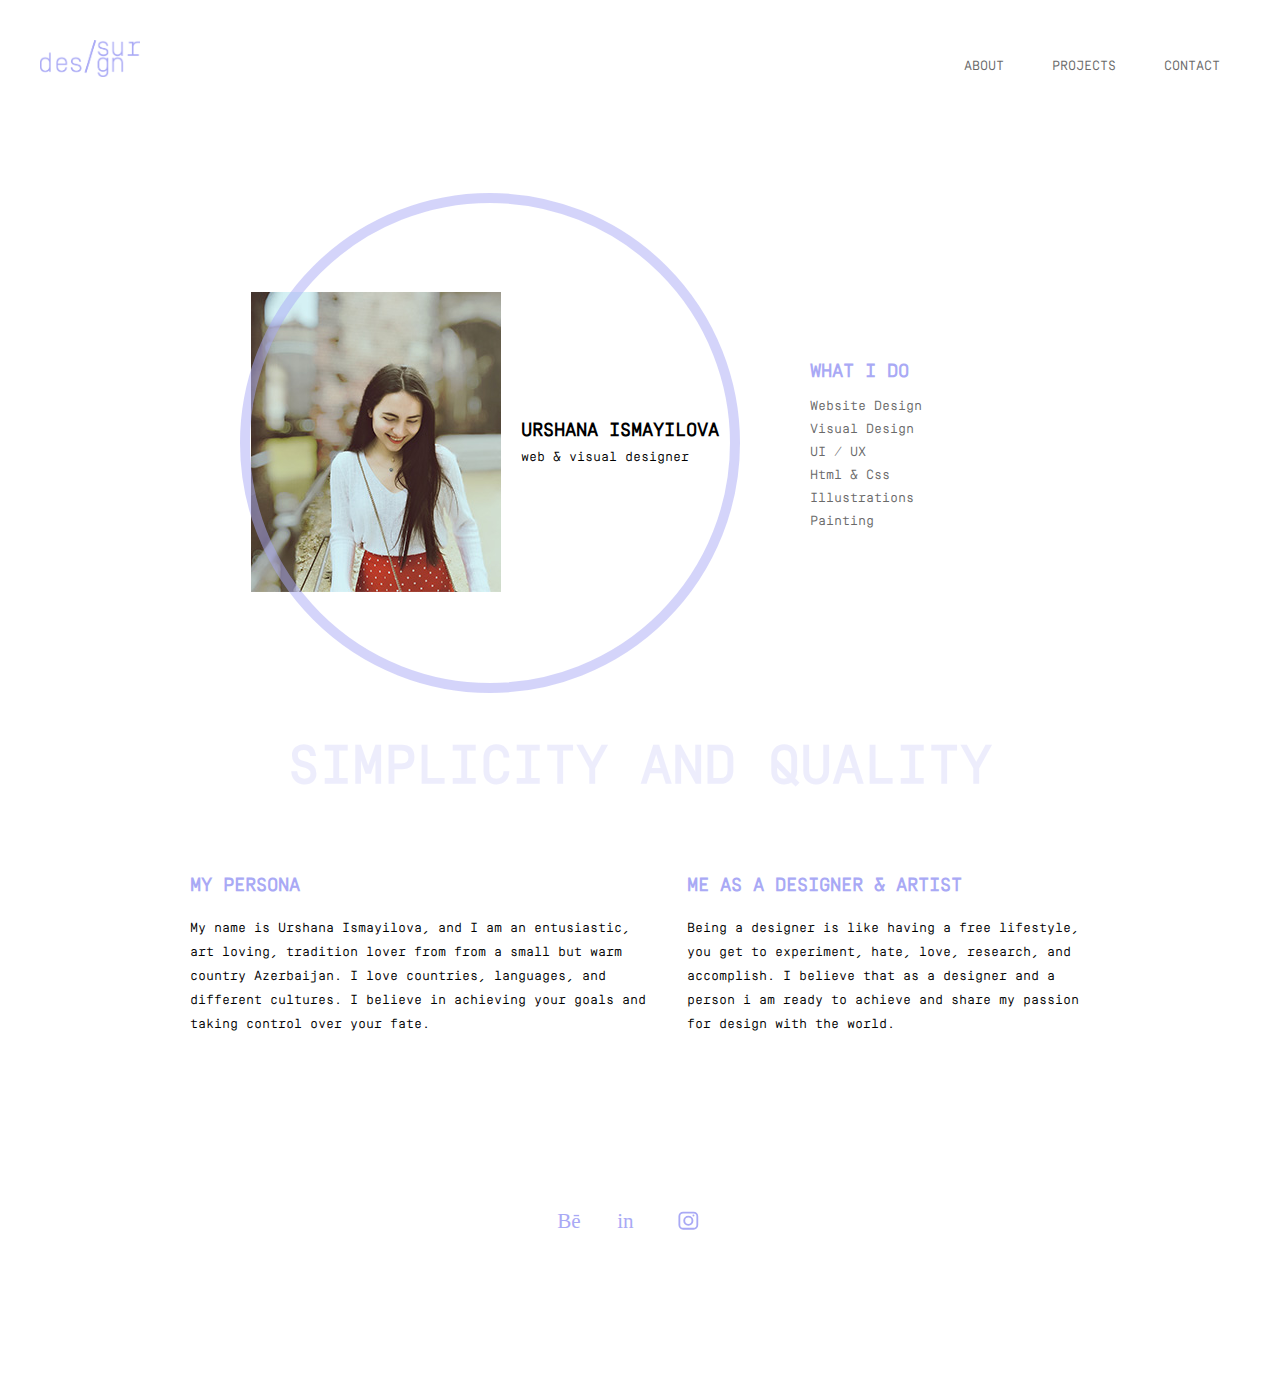
==== about.html @ 499fc02e "Update-files" ====
<!DOCTYPE html>
<html lang="en">
<head>
  <meta charset="UTF-8">
  <meta name="viewport" content="width=device-width, initial-scale=1.0">
  <title>Personal Description</title>
  <link rel="stylesheet" href="about.css">
</head>
<body>
 <header>
  <a href="home.html"><div class="logo"></div></a>
   <!-- img src="assets/logo-1@2x.png" alt="isur design logo" width="80" class="logo" !-->
   <nav>
     <ul class="top-nav">
       <!-- <li><a href="home.html">HOME</a></li> !-->
       <li><a href="about.html">ABOUT</a></li>
       <li><a href="projects.html">PROJECTS</a></li>
       <li><a href="contact.html">CONTACT</a></li>
     </ul>
   </nav>
   
   </header>
 
 <main>
 
 <section class="about">
  <div class="about-circle">
   <div class="profile-photo">
   <img src="assets/profile.JPG" alt="Profile image" width="250">
   </div>
  
  <div class="title">
    <h1>Urshana Ismayilova</h1>
    <p>Web &amp; Visual Designer</p>
  </div>
  
  </div>
  
    <article class="about-nav-box">
     <h3>What I do</h3>
     <nav class="about-nav">
       <ul>
         <li><a>Website Design</a></li>
         <li><a>Visual Design</a></li>
         <li><a>UI / UX</a></li>
         <li><a>Html &amp; Css</a></li>
         <li><a>Illustrations</a></li>
         <li><a>Painting</a></li>
       </ul>
     </nav>
   </article>
 </section>
  

   
   <div class="slogan">
     <h4>Simplicity and quality</h4>
   </div>
   
   <div class="about-text">
   
    <article class="persona">
     <h3>My Persona</h3>
     <p>My name is Urshana Ismayilova, and I am an entusiastic, art loving, tradition lover from from a small but warm country Azerbaijan. I love countries, languages, and different cultures. I believe in achieving your goals and taking control over your fate.</p>
   </article>
   
   <article class="me">
     <h3>Me as a Designer &amp; artist</h3>
     <p>Being a designer is like having a free lifestyle, you get to experiment, hate, love, research, and accomplish. I believe that as a designer and a person i am ready to achieve and share my passion for design with the world.</p>
   </article>
   
   </div>
 </main>
 
 <footer>
   <nav>
     <ul class="social-nav">
       <li><a href="https://www.behance.net/isurdesign164c"><img src="assets/logo-be.svg" alt="behance icon" width="40"></a></li>
       <li><a href=""><img src="assets/logo-in.svg" alt="linkedin icon" width="40"></a></li>
       <li><a href=""><img src="assets/logo-ins.svg" alt="instagram icon" width="40"></a></li>
     </ul>
   </nav>
 </footer>
  
</body>
</html>
---- about.css ----
* {
  box-sizing: border-box;
}

@font-face {
  font-family: 'MyWebFont';
  src: url('SimplonBPMono-Regular.otf'); }

html {
  font-family: 'MyWebFont', SimplonBPMono-Regular, sans-serif;
  font-size: 10pt;
  color: black;
}

body {
  max-width: 1280px;
  margin: 0 auto;
  background-color: white;
  
}

header {
  max-width: 1280px;
  margin: 20px;
  display: flex;
  justify-content: space-between;
  
}

main {
  max-width: 940px;
  padding-top: 50px;
  margin: 0 auto;
  
}

.top-nav {
  max-width: 500px;
  margin: 20px;
  padding-left: 0;
  float: right;
  text-decoration: none;
  
}

.top-nav li {
  margin: 0;
  padding: 20px;
  display: inline-block;
}

.logo {
  margin: 20px;
  width: 200px;
  height: 50px;
  
  background-image: url(assets/logo-1@2x.png);
  background-repeat: no-repeat;
  background-size: 100px;
}

li {
  margin: 10px;
  list-style: none;
}

nav a {
  color: dimgray;
  text-decoration: none;
}

nav a:hover {
  color: #8c8cf4;
  background-color: transparent;
}

.social-nav {
  margin: 20px;
  
  display: flex;
  justify-content: center;
  padding: 20px;
  color: skyblue;
  padding-left: 0;
}


/*Details of the main are starting here*/
.profile-photo {
    margin-left: -10px;
    float: left;
    z-index: -1;
    
}

.about {
    padding: 10px;
    display: flex;
    justify-content: space-between;
    align-content: center;
    align-items: center;
}

.title {
  padding-left: 20px;
}

.about-circle {
  margin: 0px auto;
  display: flex;
  justify-content: center;
  align-content: center;
  align-items: center;
  
  border: 10px solid rgba(169, 169, 245, .5);
  width: 500px;
  height: 500px;
  border-radius: 50%;
  
  animation-name: bigCircle;
  animation-duration: 6s;
  
    
  
  
}

@keyframes bigCircle {
  from {
    border: 10px solid rgba(169, 169, 245, 0);
  }
  
  to {
    border: 10px solid rgba(169, 169, 245, .5);
  }
}

.about article {
  margin: 0px;
}

.about-nav {
  max-width: 400px;
  min-width: 300px;
  
}


.about-nav ul {
  padding-left: 0;
  
}

.about-nav li {
    display: block;
}

.about article h3 {
  padding-left: 10px;
  text-align: left;
  
}

.about-text {
  display: flex;
  justify-content: space-between;
  
  
}

.about-text article {
  padding: 20px;
  line-height: 18pt;
}


footer {
  margin: 100px;
}
footer div {
  display: flex;
  justify-content: center;
}


/*TEXT SIZING ORIENTATION DETAILS STARTS HERE*/
h1, h2 {
  color: black;
}

h1 {
  margin: 0px;
  text-transform: uppercase;
  font-size: 14pt;
 
}

.title p {
  margin: 0px;
  padding-top: 10px;
  text-transform: lowercase;
}
h3 {
  color: #a9a9f5;
  text-transform: uppercase;
  font-size: 14pt;

}





h4 {
  
  margin: 20px;
  padding: 20px;
  text-transform: uppercase;
  color: #a9a9f5;
  font-size: 40pt;
  text-align: center;
  opacity: 0.2;

}



/*RESIZING OF THE SCREEN STRATS HERE*/

@media (max-width: 820px) {
  body {
    max-width: 820px;
    margin: 0px 0px auto;
    
  }
  
  .top-nav li {
    padding: 10px;
  }
  
 
  .project-column {
     margin: 20px 20px auto;
  }
  
}

@media (max-width: 660px) {
  
  body {
    max-width: 660px;
    margin: 10px;
    
    
  }
  
  .logo {
    width: 100%;
    height: 50px;
    margin: 0 auto;
  }
  
  header {
    margin: 20px;
    height: 200px;
    display: block;
    
  }
  
  .about-nav li {
    display: inline-block;
    flex-wrap: nowrap;
  }

  .top-nav {
    margin: 20px auto;
    width: 100%;
    padding-left: 0px;
    text-align: center;
    
}
  .top-nav li {
    display: block;
    margin: 4px;
    box-shadow: 0px 0px 2px 0px grey;
}
  
  .profile-photo {
    
    margin-left: 0px;
    text-align: center;
    
    float: none;
}

  .about {
    margin: 0 auto;
    padding: 10px;
    display: flex;
    flex-direction: column;
    
    
}

  .about-circle {
    margin: 0 auto;
    display: flex;
    flex-direction: column;
    
    width: 400px;
    height: 400px;
    border-radius: 50%;
  
}
  
}

@media (max-width: 460px) {
    
    body {
        max-width: 460px;
    }
    
    .about {
        display: block;
    }
    
    .about-circle {
     
      width: 340px;
      height: 340px;
      border-radius: 50%;
      
      align-self: center;
      margin: 0px;

    }
 
  
  .profile-photo img {
    float: none;
    width: 90%;
    
    
  }
  
    .title {
        margin-top: 10px;
        padding-left: 0;
        
        text-align: center;
    }
    
    
    .about-nav li {
        display: inline-block;
}
   
    
    .about-text {
        display: flex;
        flex-direction: column;
        
  }
    
   
    
    .title p {
        padding-top: 0;
    }
    
    h4 {
        margin: 0;
        font-size: 30pt;
        line-height: 40pt;
    }
    
   
  
    footer {
        margin: 40px;
  }
}

/* @media (max-width: 460px) {
  body {
    max-width: 460px;
    margin: 10px;
  }
  
  header {
  width: 360px;
}
  
  .about {
    display: flex;
    flex-direction: column;
    
  }
  
  h1 {
    font-size: 16px;
  }
  
  h2 {
    font-size: 14px;
  }
  
  h4{
    margin: 5px;
    font-size: 38px;
  }
    
  .title {
    margin-left: 100px;
    padding: 72px;
    padding-left: 140px;
  
}
  
  footer {
  margin: 20px;
}
    
} */
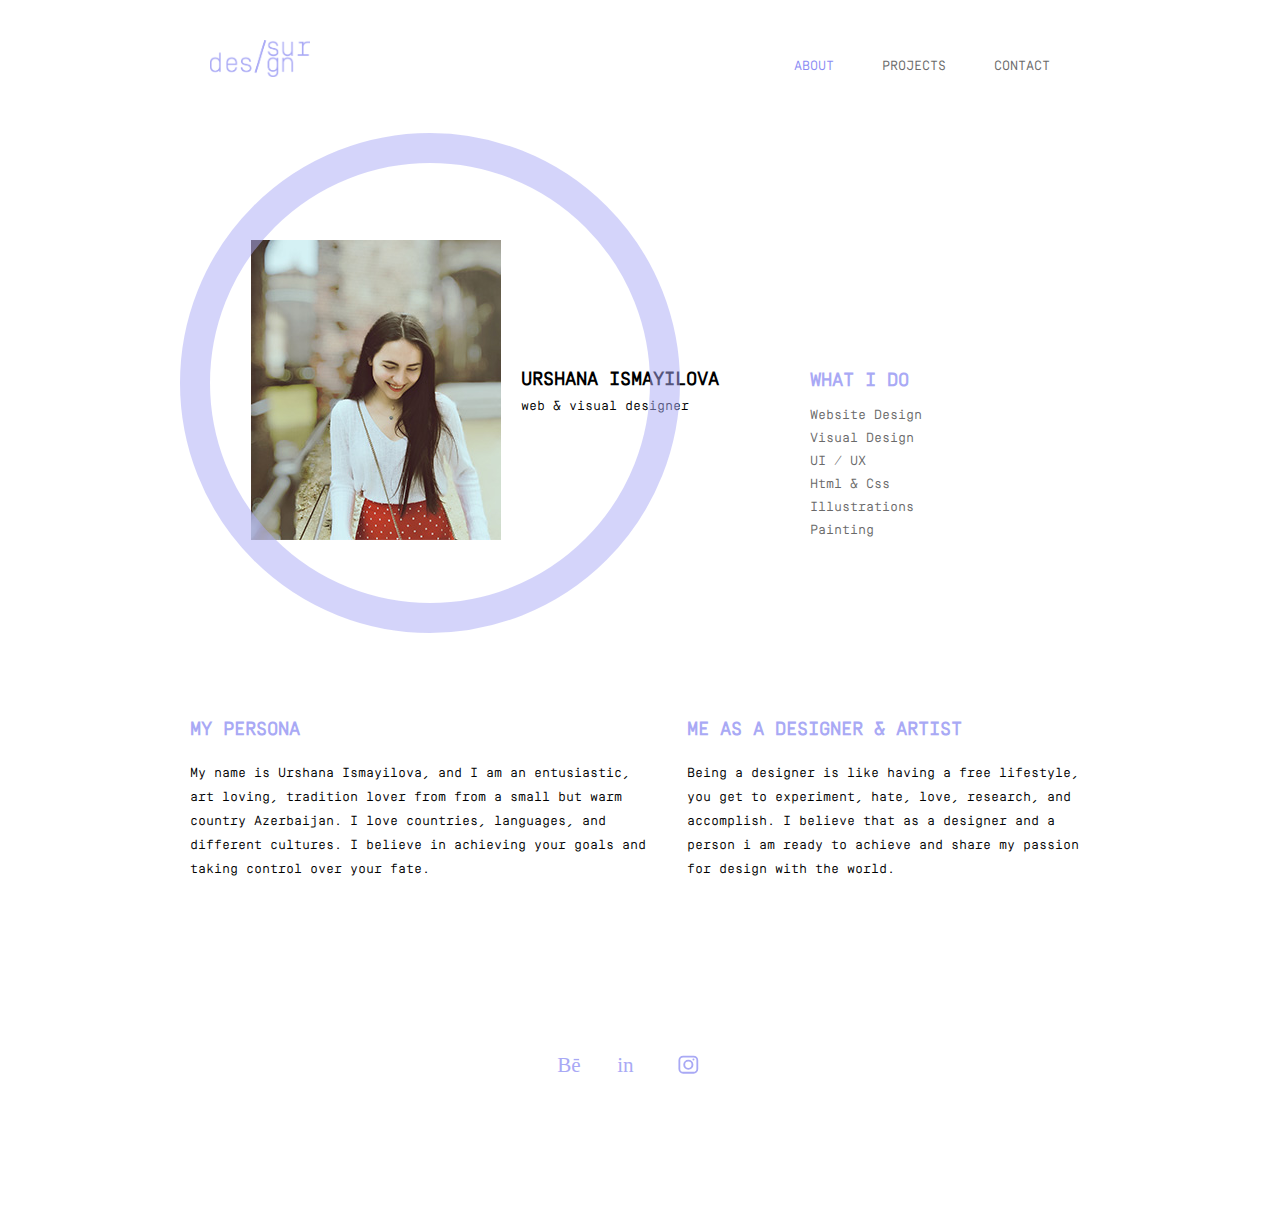
==== commit 1cfcf576: "updates" ====
--- a/about.html
+++ b/about.html
@@ -13,7 +13,7 @@
    <nav>
      <ul class="top-nav">
        <!-- <li><a href="home.html">HOME</a></li> !-->
-       <li><a href="about.html">ABOUT</a></li>
+       <li><a class="active" href="about.html" >ABOUT</a></li>
        <li><a href="projects.html">PROJECTS</a></li>
        <li><a href="contact.html">CONTACT</a></li>
      </ul>
@@ -24,9 +24,10 @@
  <main>
  
  <section class="about">
+ <div class="circle"></div>
   <div class="about-circle">
    <div class="profile-photo">
-   <img src="assets/profile.JPG" alt="Profile image" width="250">
+   <img src="assets/profile.JPG" alt="Profile image" width="250" height="300">
    </div>
   
   <div class="title">
@@ -53,9 +54,9 @@
   
 
    
-   <div class="slogan">
+   <!--<div class="slogan">
      <h4>Simplicity and quality</h4>
-   </div>
+   </div> !-->
    
    <div class="about-text">
    
--- a/about.css
+++ b/about.css
@@ -13,14 +13,14 @@
 }
 
 body {
-  max-width: 1280px;
+  max-width: 940px;
   margin: 0 auto;
   background-color: white;
   
 }
 
 header {
-  max-width: 1280px;
+  max-width: 940px;
   margin: 20px;
   display: flex;
   justify-content: space-between;
@@ -31,6 +31,7 @@
   max-width: 940px;
   padding-top: 50px;
   margin: 0 auto;
+  position: relative;
   
 }
 
@@ -69,7 +70,7 @@
   text-decoration: none;
 }
 
-nav a:hover {
+nav a:hover, nav a.active {
   color: #8c8cf4;
   background-color: transparent;
 }
@@ -107,36 +108,52 @@
 
 .about-circle {
   margin: 0px auto;
+  margin-top: 40px;
   display: flex;
   justify-content: center;
   align-content: center;
   align-items: center;
   
-  border: 10px solid rgba(169, 169, 245, .5);
+ /* border: 30px solid rgba(169, 169, 245, .5);
+  width: 550px;
+  height: 550px;
+  border-radius: 50%;
+  
+  animation-name: bigCircle;
+  animation-duration: .5s;
+  */
+  }
+
+/* @keyframes bigCircle {
+  from {
+    border: 30px solid rgba(169, 169, 245, 0);
+  }
+  
+  to {
+    border: 80px solid rgba(169, 169, 245, .5);
+  }
+} */
+
+
+.circle {
+  border: 30px solid rgba(169, 169, 245, .5);
   width: 500px;
   height: 500px;
   border-radius: 50%;
   
-  animation-name: bigCircle;
-  animation-duration: 6s;
-  
-    
-  
-  
-}
-
-@keyframes bigCircle {
-  from {
-    border: 10px solid rgba(169, 169, 245, 0);
-  }
-  
-  to {
-    border: 10px solid rgba(169, 169, 245, .5);
-  }
+  position: absolute;
+  top: 0px;
+  
+  transition: border .5s ease-in;
+}
+
+.circle:hover {
+  border: 100px solid rgba(169,169,245,.5);
 }
 
 .about article {
   margin: 0px;
+  margin-top: 160px;
 }
 
 .about-nav {
@@ -169,6 +186,7 @@
 }
 
 .about-text article {
+  margin-top: 120px;
   padding: 20px;
   line-height: 18pt;
 }
@@ -312,6 +330,12 @@
     border-radius: 50%;
   
 }
+  
+  .circle {
+    width: 400px;
+    height: 400px;
+    border-radius: 50%;
+  }
   
 }
 
@@ -335,11 +359,21 @@
       margin: 0px;
 
     }
+  
+  .circle {
+    width: 340px;
+    height: 340px;
+    border-radius: 50%;
+    
+    top: 40px;
+  }
  
   
   .profile-photo img {
-    float: none;
-    width: 90%;
+    width: 80%;
+    height: auto;
+    
+    
     
     
   }
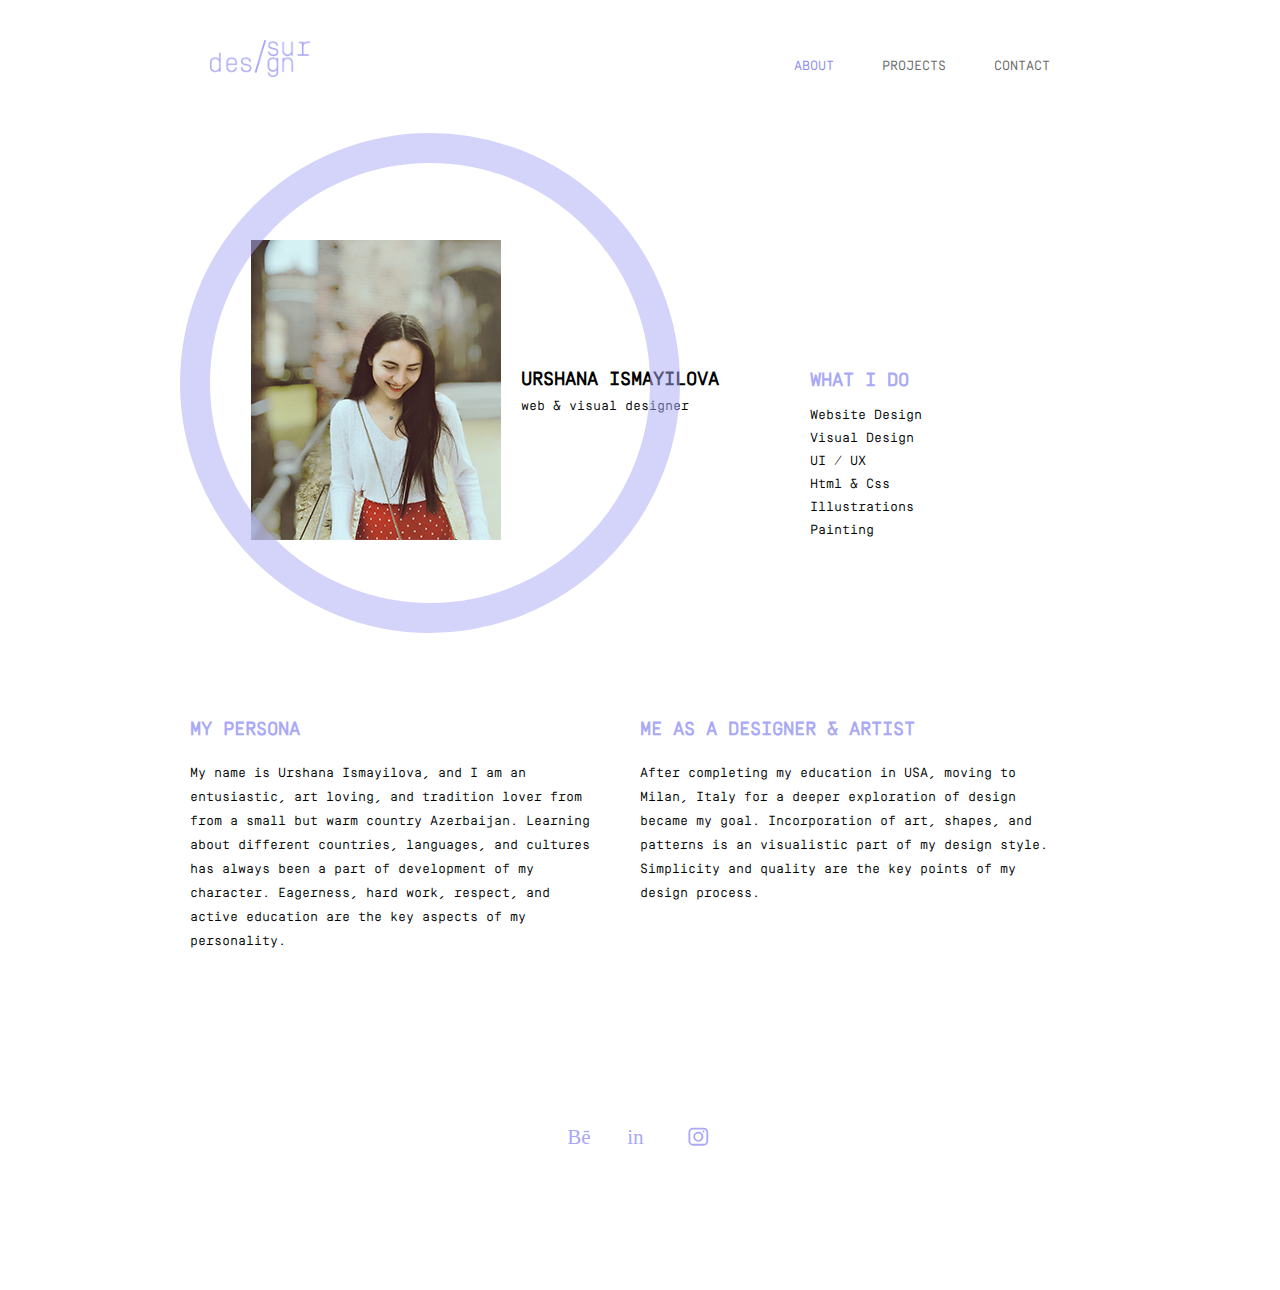
==== commit 82e7ba53: "update" ====
--- a/about.html
+++ b/about.html
@@ -8,7 +8,7 @@
 </head>
 <body>
  <header>
-  <a href="home.html"><div class="logo"></div></a>
+  <a href="index.html"><div class="logo"></div></a>
    <!-- img src="assets/logo-1@2x.png" alt="isur design logo" width="80" class="logo" !-->
    <nav>
      <ul class="top-nav">
@@ -41,12 +41,12 @@
      <h3>What I do</h3>
      <nav class="about-nav">
        <ul>
-         <li><a>Website Design</a></li>
-         <li><a>Visual Design</a></li>
-         <li><a>UI / UX</a></li>
-         <li><a>Html &amp; Css</a></li>
-         <li><a>Illustrations</a></li>
-         <li><a>Painting</a></li>
+         <li>Website Design</li>
+         <li>Visual Design</li>
+         <li>UI / UX</li>
+         <li>Html &amp; Css</li>
+         <li>Illustrations</li>
+         <li>Painting</li>
        </ul>
      </nav>
    </article>
@@ -62,12 +62,12 @@
    
     <article class="persona">
      <h3>My Persona</h3>
-     <p>My name is Urshana Ismayilova, and I am an entusiastic, art loving, tradition lover from from a small but warm country Azerbaijan. I love countries, languages, and different cultures. I believe in achieving your goals and taking control over your fate.</p>
+     <p>My name is Urshana Ismayilova, and I am an entusiastic, art loving, and tradition lover from from a small but warm country Azerbaijan. Learning about different countries, languages, and cultures has always been a part of development of my character. Eagerness, hard work, respect, and active education are the key aspects of my personality.</p>
    </article>
    
    <article class="me">
      <h3>Me as a Designer &amp; artist</h3>
-     <p>Being a designer is like having a free lifestyle, you get to experiment, hate, love, research, and accomplish. I believe that as a designer and a person i am ready to achieve and share my passion for design with the world.</p>
+     <p>After completing my education in USA, moving to Milan, Italy for a deeper exploration of design became my goal. Incorporation of art, shapes, and patterns is an visualistic part of my design style. Simplicity and quality are the key points of my design process.</p>
    </article>
    
    </div>
--- a/about.css
+++ b/about.css
@@ -82,7 +82,7 @@
   justify-content: center;
   padding: 20px;
   color: skyblue;
-  padding-left: 0;
+  
 }
 
 
@@ -113,26 +113,9 @@
   justify-content: center;
   align-content: center;
   align-items: center;
-  
- /* border: 30px solid rgba(169, 169, 245, .5);
-  width: 550px;
-  height: 550px;
-  border-radius: 50%;
-  
-  animation-name: bigCircle;
-  animation-duration: .5s;
-  */
-  }
-
-/* @keyframes bigCircle {
-  from {
-    border: 30px solid rgba(169, 169, 245, 0);
-  }
-  
-  to {
-    border: 80px solid rgba(169, 169, 245, .5);
-  }
-} */
+  }
+
+
 
 
 .circle {
@@ -161,15 +144,13 @@
   min-width: 300px;
   
 }
-
-
 .about-nav ul {
   padding-left: 0;
   
 }
 
 .about-nav li {
-    display: block;
+  display: block;
 }
 
 .about article h3 {
@@ -180,12 +161,13 @@
 
 .about-text {
   display: flex;
-  justify-content: space-between;
+  
   
   
 }
 
 .about-text article {
+  max-width: 450px;
   margin-top: 120px;
   padding: 20px;
   line-height: 18pt;
@@ -268,8 +250,6 @@
   body {
     max-width: 660px;
     margin: 10px;
-    
-    
   }
   
   .logo {
@@ -304,15 +284,12 @@
 }
   
   .profile-photo {
-    
     margin-left: 0px;
     text-align: center;
-    
     float: none;
 }
 
   .about {
-    margin: 0 auto;
     padding: 10px;
     display: flex;
     flex-direction: column;
@@ -337,9 +314,36 @@
     border-radius: 50%;
   }
   
-}
-
-@media (max-width: 460px) {
+  .title {
+    margin-top: 20px;
+    padding-left: 0;
+    padding-top: 20px;
+  }
+  
+  .about article {
+    margin-top: 40px;
+   
+  }
+  
+  .about-text {
+    margin-top: 0px;
+    display: flex;
+    flex-direction: column;
+    justify-content: center;
+    align-items: center;
+  }
+  
+  article.persona {
+    margin-top: 0;
+  }
+  
+   article.me {
+    margin-top: 0;
+  }
+
+}
+
+@media (max-width: 560px) {
     
     body {
         max-width: 460px;
@@ -372,88 +376,40 @@
   .profile-photo img {
     width: 80%;
     height: auto;
-    
-    
-    
-    
-  }
-  
-    .title {
-        margin-top: 10px;
-        padding-left: 0;
-        
-        text-align: center;
-    }
-    
-    
-    .about-nav li {
-        display: inline-block;
-}
+  }
+  
+  .title {
+    margin-top: 20px;
+    padding-left: 0;
+    text-align: center;
+    }
+  
+  .about-nav-box {
    
-    
-    .about-text {
-        display: flex;
-        flex-direction: column;
-        
-  }
-    
+  }
+    
+    
+  .about-nav li {
+    display: inline-block;
+}
    
-    
-    .title p {
+  .title p {
         padding-top: 0;
     }
     
-    h4 {
+  h4 {
         margin: 0;
         font-size: 30pt;
         line-height: 40pt;
     }
+  
+  ul.social-nav {
+    padding: 0;
+  }
     
    
-  
-    footer {
-        margin: 40px;
-  }
-}
-
-/* @media (max-width: 460px) {
-  body {
-    max-width: 460px;
-    margin: 10px;
-  }
-  
-  header {
-  width: 360px;
-}
-  
-  .about {
-    display: flex;
-    flex-direction: column;
-    
-  }
-  
-  h1 {
-    font-size: 16px;
-  }
-  
-  h2 {
-    font-size: 14px;
-  }
-  
-  h4{
-    margin: 5px;
-    font-size: 38px;
-  }
-    
-  .title {
-    margin-left: 100px;
-    padding: 72px;
-    padding-left: 140px;
-  
-}
-  
-  footer {
-  margin: 20px;
-}
-    
-} */+   footer {
+     margin: 40px;
+       
+  }
+}
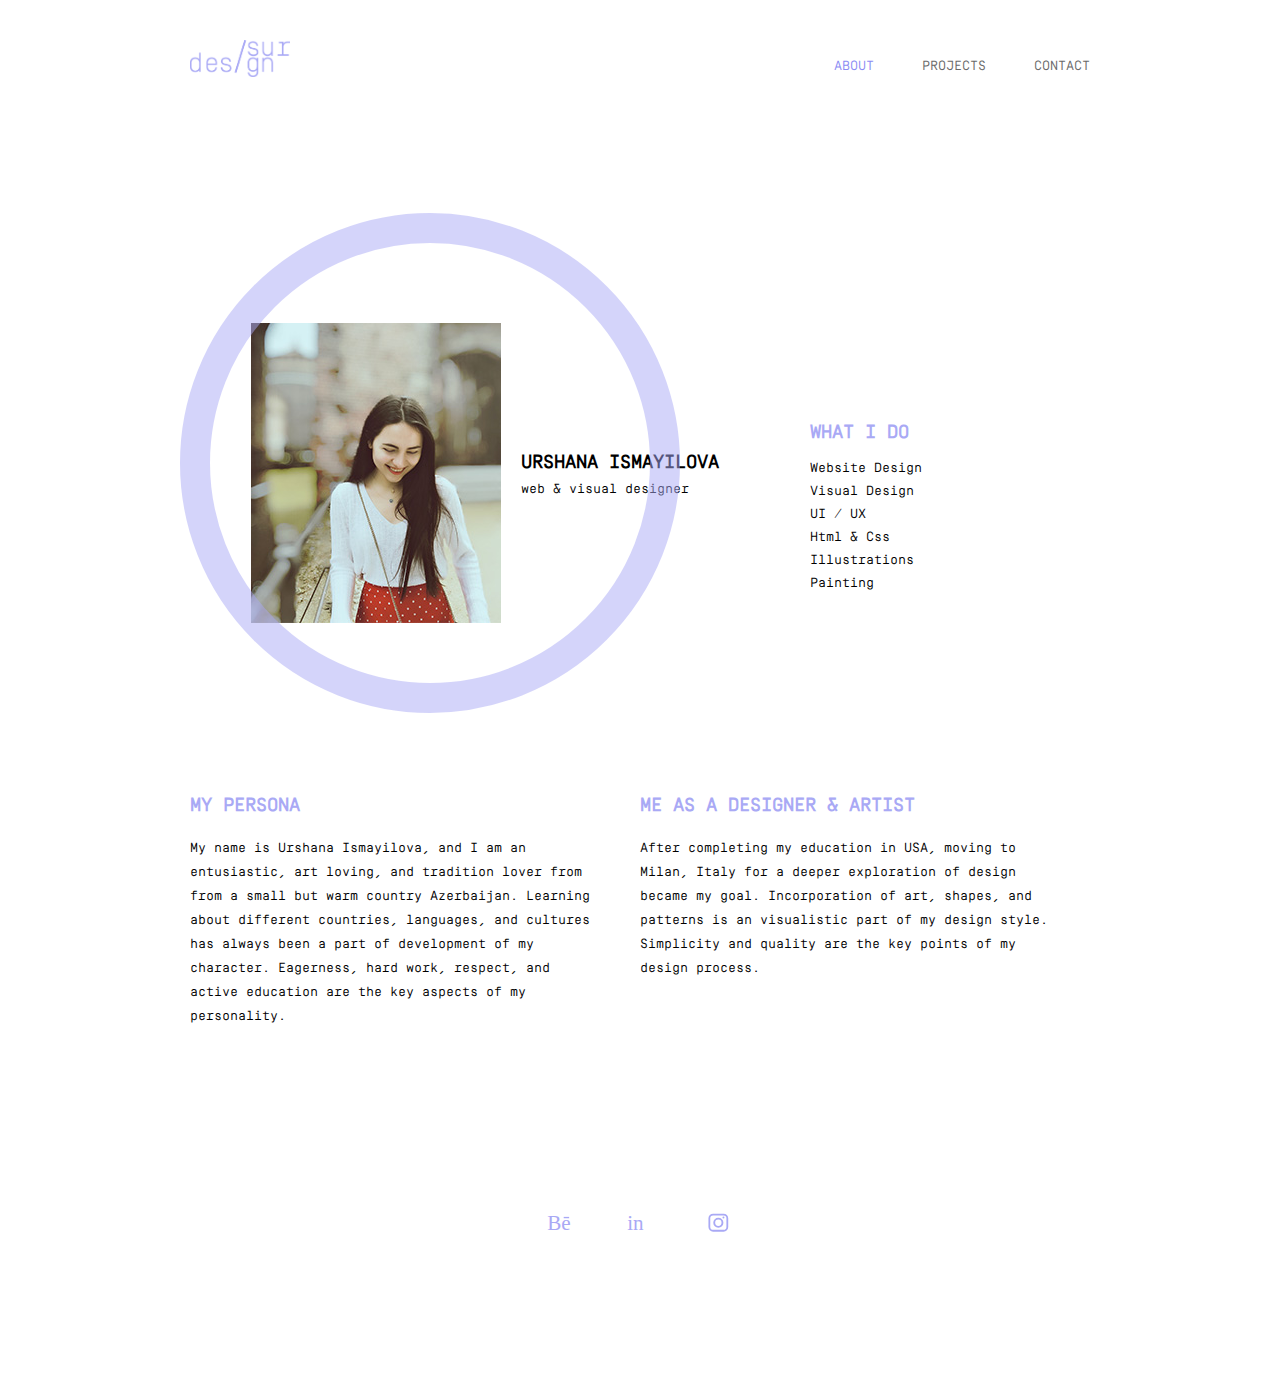
==== commit 5b7bd8e9: "Link-Updates" ====
--- a/about.html
+++ b/about.html
@@ -77,8 +77,8 @@
    <nav>
      <ul class="social-nav">
        <li><a href="https://www.behance.net/isurdesign164c"><img src="assets/logo-be.svg" alt="behance icon" width="40"></a></li>
-       <li><a href=""><img src="assets/logo-in.svg" alt="linkedin icon" width="40"></a></li>
-       <li><a href=""><img src="assets/logo-ins.svg" alt="instagram icon" width="40"></a></li>
+       <li><a href="https://www.linkedin.com/in/urshana-ismayilova-074402137/"><img src="assets/logo-in.svg" alt="linkedin icon" width="40"></a></li>
+       <li><a href="https://www.instagram.com/isur_design/"><img src="assets/logo-ins.svg" alt="instagram icon" width="40"></a></li>
      </ul>
    </nav>
  </footer>
--- a/about.css
+++ b/about.css
@@ -20,17 +20,15 @@
 }
 
 header {
-  max-width: 940px;
-  margin: 20px;
+  margin-top: 20px;
   display: flex;
   justify-content: space-between;
-  
 }
 
 main {
   max-width: 940px;
-  padding-top: 50px;
   margin: 0 auto;
+  margin-top: 100px;
   position: relative;
   
 }
@@ -38,6 +36,7 @@
 .top-nav {
   max-width: 500px;
   margin: 20px;
+  margin-right: 0px;
   padding-left: 0;
   float: right;
   text-decoration: none;
@@ -58,9 +57,17 @@
   background-image: url(assets/logo-1@2x.png);
   background-repeat: no-repeat;
   background-size: 100px;
+  
+  
 }
 
 li {
+  margin: 20px;
+  list-style: none;
+}
+
+
+.about-nav li {
   margin: 10px;
   list-style: none;
 }
@@ -108,7 +115,7 @@
 
 .about-circle {
   margin: 0px auto;
-  margin-top: 40px;
+  margin-top: 100px;
   display: flex;
   justify-content: center;
   align-content: center;
@@ -249,7 +256,10 @@
   
   body {
     max-width: 660px;
-    margin: 10px;
+    margin: 0px;
+    
+    display: flex;
+    flex-direction: column;
   }
   
   .logo {
@@ -261,7 +271,8 @@
   header {
     margin: 20px;
     height: 200px;
-    display: block;
+    display: flex;
+    flex-direction: column;
     
   }
   
@@ -271,6 +282,9 @@
   }
 
   .top-nav {
+    display: flex;
+    flex-direction: column;
+    
     margin: 20px auto;
     width: 100%;
     padding-left: 0px;
@@ -278,8 +292,7 @@
     
 }
   .top-nav li {
-    display: block;
-    margin: 4px;
+    margin: 2px;
     box-shadow: 0px 0px 2px 0px grey;
 }
   
@@ -289,13 +302,18 @@
     float: none;
 }
 
+   main {
+    margin-top: 0;
+  }
+  
   .about {
     padding: 10px;
     display: flex;
     flex-direction: column;
-    
-    
-}
+    justify-content: center;
+    align-content: center;
+    
+  }
 
   .about-circle {
     margin: 0 auto;
@@ -312,6 +330,8 @@
     width: 400px;
     height: 400px;
     border-radius: 50%;
+    
+    top: 0px;
   }
   
   .title {
@@ -320,10 +340,7 @@
     padding-top: 20px;
   }
   
-  .about article {
-    margin-top: 40px;
-   
-  }
+
   
   .about-text {
     margin-top: 0px;
@@ -343,17 +360,52 @@
 
 }
 
+@media (max-width: 660px){
+  
+   .about article {
+    margin-top: 40px;
+    text-align: center;
+   
+  }
+  
+  .about article h3 {
+    padding-left: 0;
+    text-align: center;
+  }
+  
+  .title {
+    margin-top: 0px;
+    padding-left: 0;
+    padding-top: 0px;
+    text-align: center;
+  }
+  
+  .profile-photo {
+    margin-left: 0px;
+    text-align: center;
+    float: none;
+}
+}
+
+
+
 @media (max-width: 560px) {
-    
-    body {
-        max-width: 460px;
-    }
-    
-    .about {
-        display: block;
-    }
-    
-    .about-circle {
+  
+  
+    
+  body {
+        max-width: 560px;
+    }
+  
+  main {
+    margin-top: 0;
+  }
+    
+  .about {
+        display: flex;
+    }
+    
+  .about-circle {
      
       width: 340px;
       height: 340px;
@@ -370,6 +422,7 @@
     border-radius: 50%;
     
     top: 40px;
+    top: -20px;
   }
  
   
@@ -384,9 +437,6 @@
     text-align: center;
     }
   
-  .about-nav-box {
-   
-  }
     
     
   .about-nav li {
@@ -394,7 +444,7 @@
 }
    
   .title p {
-        padding-top: 0;
+      text-align: ;
     }
     
   h4 {
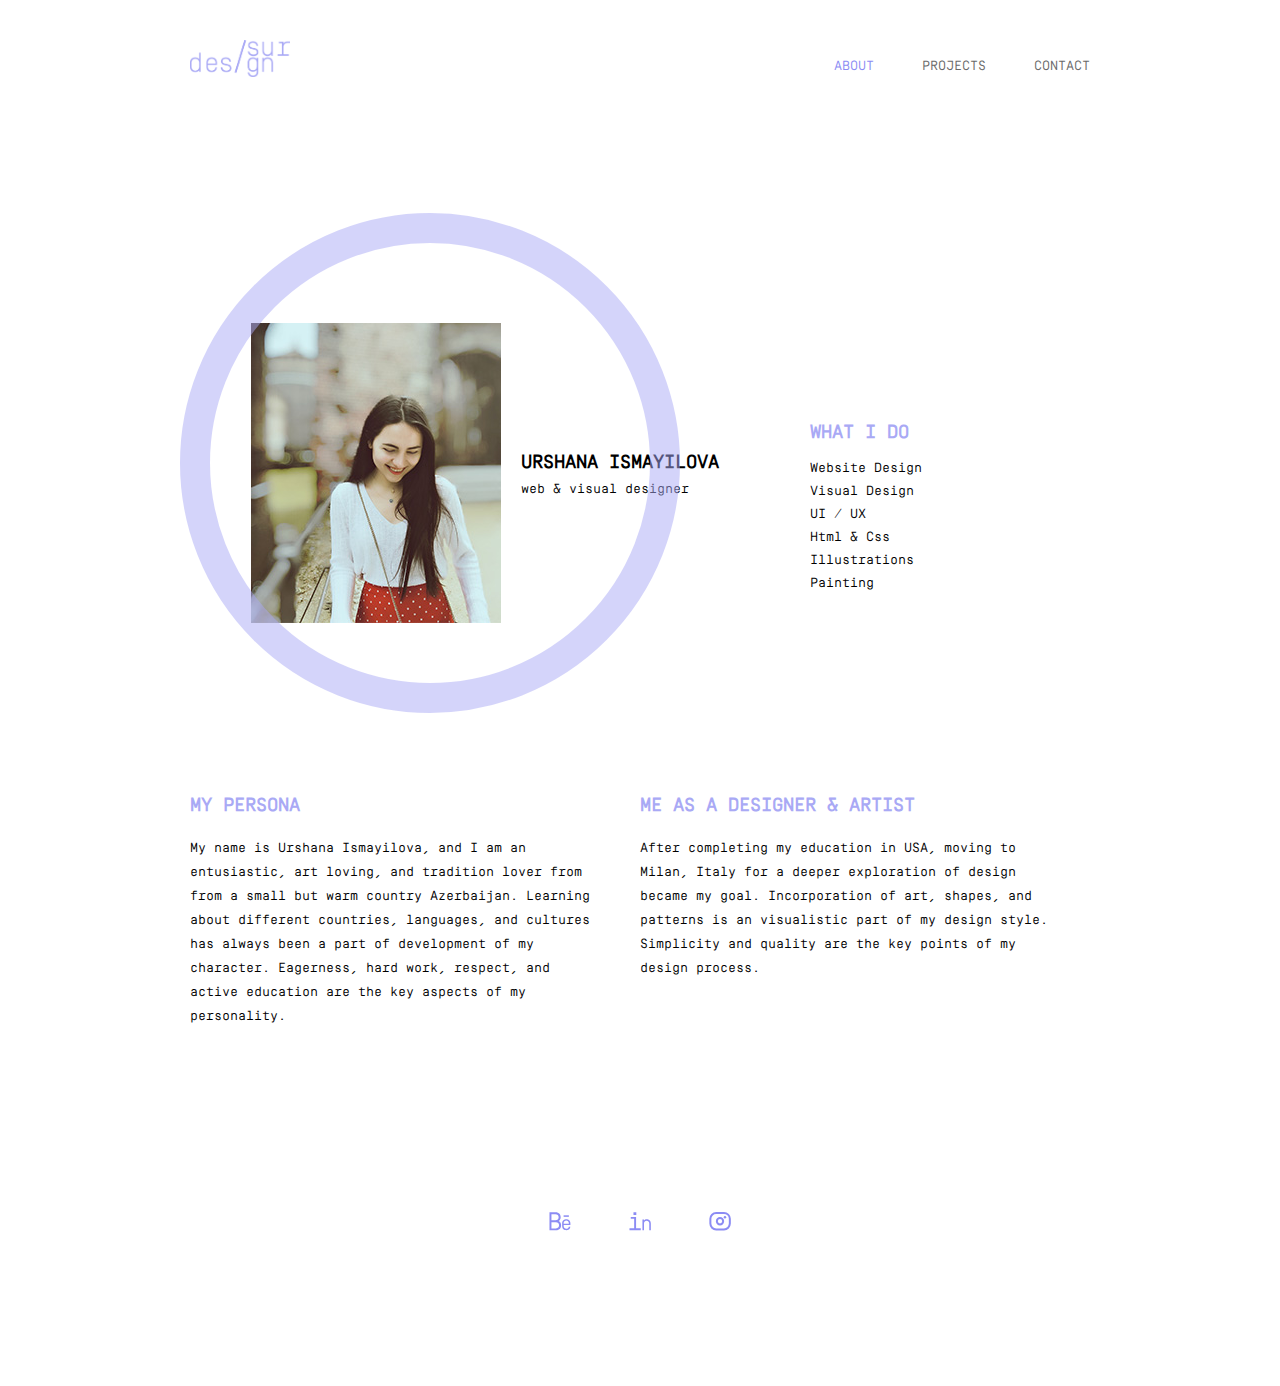
==== commit 9c3dcaf0: "icon-update" ====
--- a/about.html
+++ b/about.html
@@ -76,9 +76,9 @@
  <footer>
    <nav>
      <ul class="social-nav">
-       <li><a href="https://www.behance.net/isurdesign164c"><img src="assets/logo-be.svg" alt="behance icon" width="40"></a></li>
-       <li><a href="https://www.linkedin.com/in/urshana-ismayilova-074402137/"><img src="assets/logo-in.svg" alt="linkedin icon" width="40"></a></li>
-       <li><a href="https://www.instagram.com/isur_design/"><img src="assets/logo-ins.svg" alt="instagram icon" width="40"></a></li>
+       <li><a href="https://www.behance.net/iurshanaed51"><img src="assets/logo-behance.svg" alt="behance icon" width="40"></a></li>
+       <li><a href="https://www.linkedin.com/in/urshana-ismayilova-074402137/"><img src="assets/logo-linkedin-01.svg" alt="linkedin icon" width="40"></a></li>
+       <li><a href="https://www.instagram.com/isur_design/"><img src="assets/logo-instagram-01.svg" alt="instagram icon" width="40"></a></li>
      </ul>
    </nav>
  </footer>
--- a/about.css
+++ b/about.css
@@ -45,9 +45,23 @@
 
 .top-nav li {
   margin: 0;
+  padding: 0px;
+  display: inline-block;
+}
+
+.top-nav a {
+  display: block;
   padding: 20px;
-  display: inline-block;
-}
+  color: dimgray;
+  text-decoration: none;
+}
+
+nav a:hover, nav a.active {
+  color: #8c8cf4;
+  background-color: transparent;
+}
+
+
 
 .logo {
   margin: 20px;
@@ -72,15 +86,7 @@
   list-style: none;
 }
 
-nav a {
-  color: dimgray;
-  text-decoration: none;
-}
-
-nav a:hover, nav a.active {
-  color: #8c8cf4;
-  background-color: transparent;
-}
+
 
 .social-nav {
   margin: 20px;
@@ -291,10 +297,17 @@
     text-align: center;
     
 }
+ 
   .top-nav li {
+    display: block;
     margin: 2px;
+    padding: 0px;
     box-shadow: 0px 0px 2px 0px grey;
 }
+  
+  .top-nav li a {
+    padding: 10px;
+  }
   
   .profile-photo {
     margin-left: 0px;
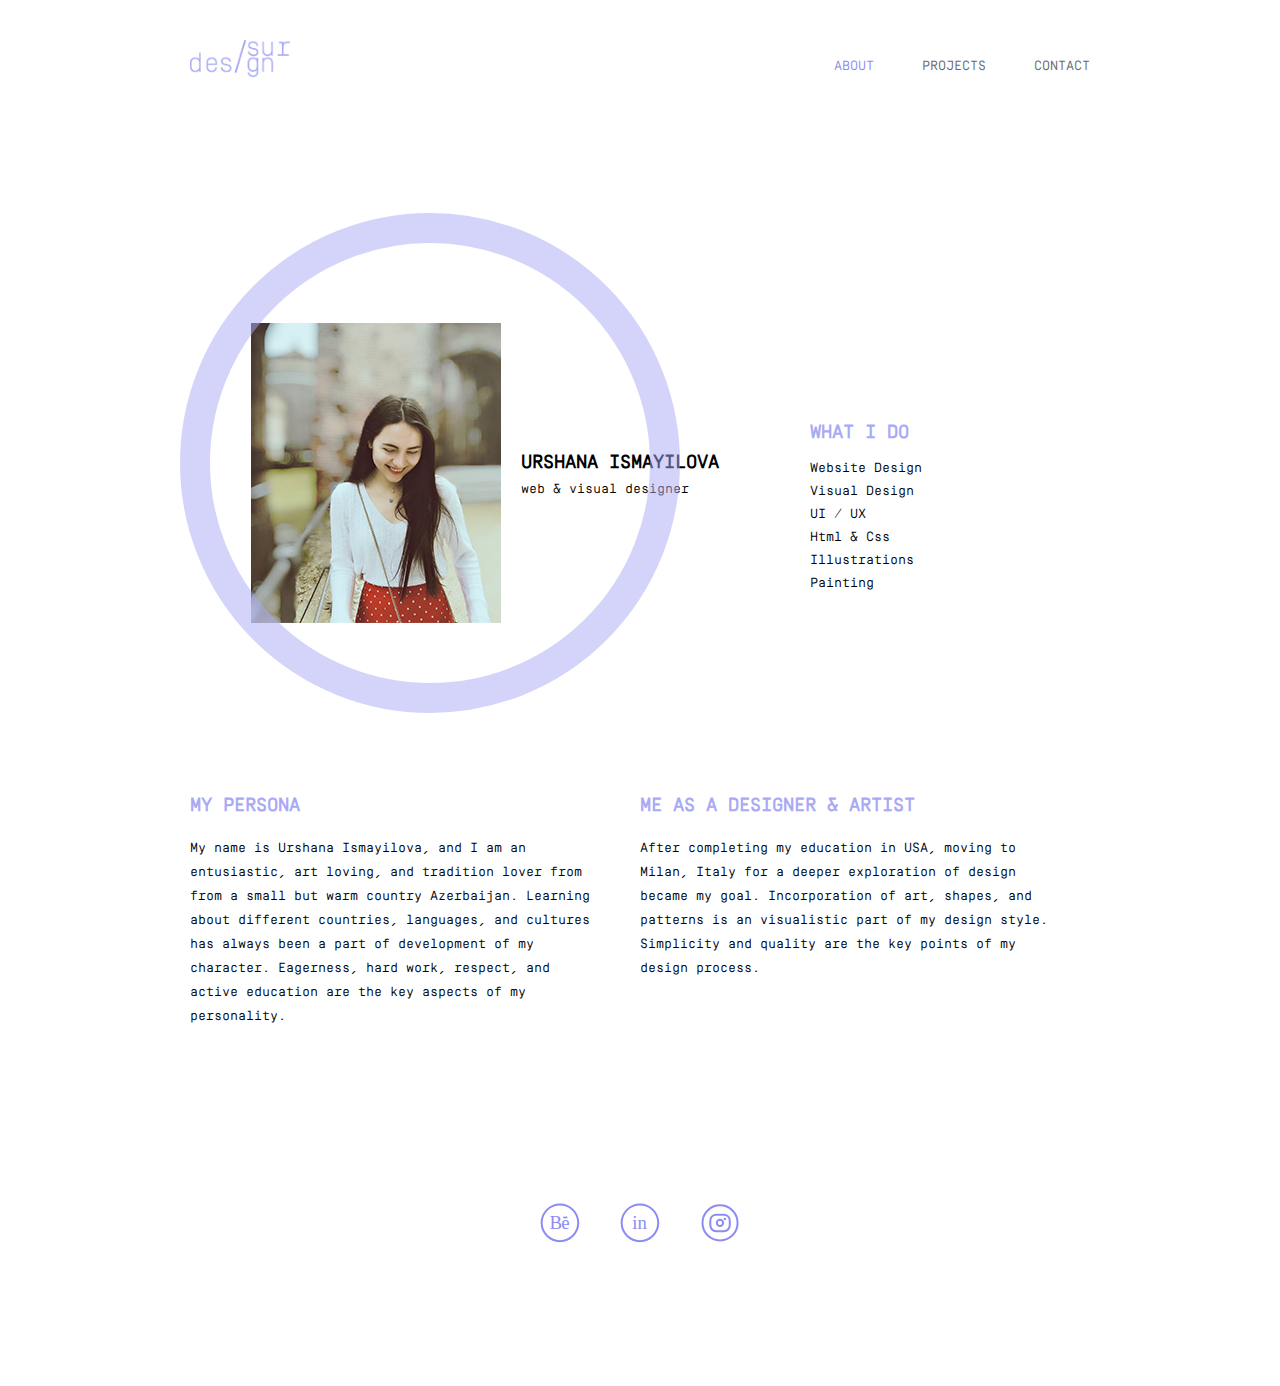
==== commit 7d647431: "icon-update" ====
--- a/about.html
+++ b/about.html
@@ -76,9 +76,9 @@
  <footer>
    <nav>
      <ul class="social-nav">
-       <li><a href="https://www.behance.net/iurshanaed51"><img src="assets/logo-behance.svg" alt="behance icon" width="40"></a></li>
-       <li><a href="https://www.linkedin.com/in/urshana-ismayilova-074402137/"><img src="assets/logo-linkedin-01.svg" alt="linkedin icon" width="40"></a></li>
-       <li><a href="https://www.instagram.com/isur_design/"><img src="assets/logo-instagram-01.svg" alt="instagram icon" width="40"></a></li>
+       <li><a href="https://www.behance.net/iurshanaed51"><img src="assets/icon-behance-01.svg" alt="behance icon" width="40"></a></li>
+       <li><a href="https://www.linkedin.com/in/urshana-ismayilova-074402137/"><img src="assets/icon-linkedin-01.svg" alt="linkedin icon" width="40"></a></li>
+       <li><a href="https://www.instagram.com/isur_design/"><img src="assets/icon-instagram-01.svg" alt="instagram icon" width="40"></a></li>
      </ul>
    </nav>
  </footer>
